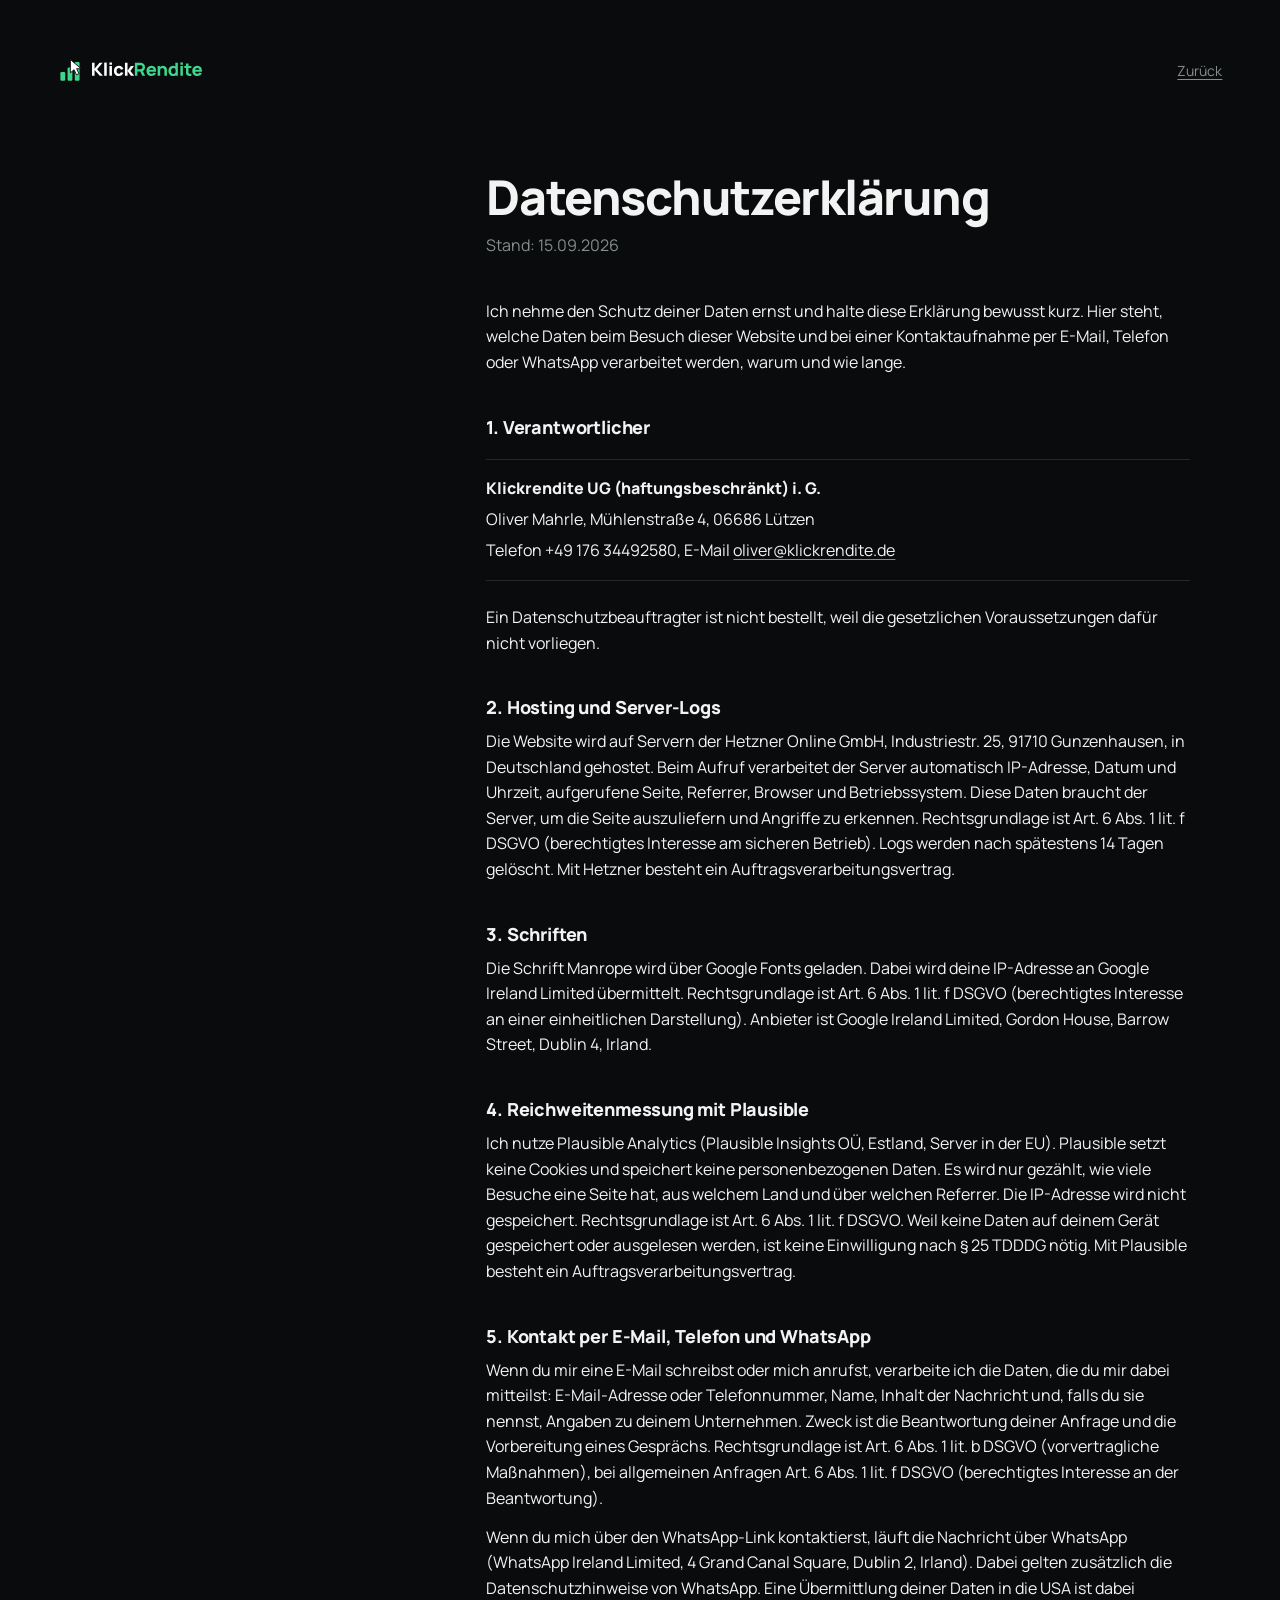
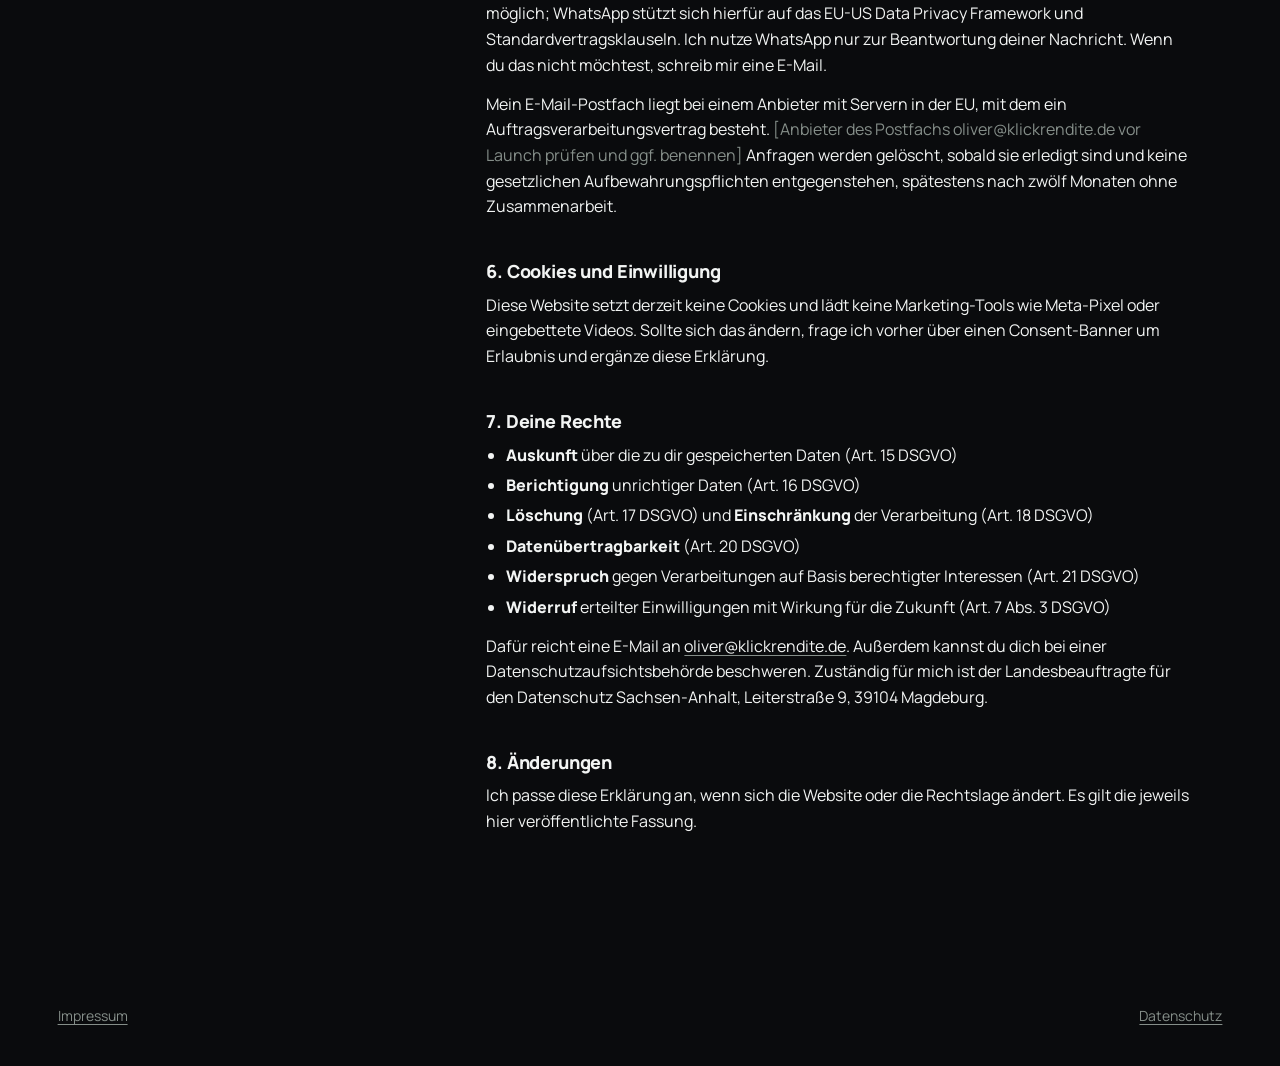
==== datenschutz.html @ 6bcd279a "KlickRendite Scroll-Film, Zwischenstand Variante A (Vorschau) Co-Authored-By: Claude Fable 5.1 <nore" ====
<!doctype html>
<html lang="de">
<head>
<meta charset="utf-8">
<meta name="viewport" content="width=device-width, initial-scale=1">
<title>Datenschutz. KlickRendite</title>
<meta name="robots" content="noindex,follow">
<meta name="theme-color" content="#0a0b0d">
<link rel="icon" href="assets/favicon.svg" type="image/svg+xml">
<link rel="preconnect" href="https://fonts.googleapis.com">
<link rel="preconnect" href="https://fonts.gstatic.com" crossorigin>
<link href="https://fonts.googleapis.com/css2?family=Manrope:wght@400;600;800&family=JetBrains+Mono:wght@400;500&display=swap" rel="stylesheet">
<link rel="stylesheet" href="assets/style.css?v=17">
<script defer data-domain="klickrendite.de" src="https://plausible.io/js/script.js"></script>
</head>
<body>

<header class="kopf">
  <a class="logo" href="index.html" aria-label="KlickRendite"><img src="assets/logo-dark.svg" alt="KlickRendite" width="368" height="64"></a>
  <a class="zurueck" href="index.html">Zurück</a>
</header>

<main class="legal"><div class="wrap">
<h1>Datenschutzerklärung</h1>
<p class="lead">Stand: 15.09.2026</p>
<p>Ich nehme den Schutz deiner Daten ernst und halte diese Erklärung bewusst kurz. Hier steht, welche Daten beim Besuch dieser Website und bei einer Kontaktaufnahme per E-Mail, Telefon oder WhatsApp verarbeitet werden, warum und wie lange.</p>

<h2>1. Verantwortlicher</h2>
<div class="box">
  <p><b>Klickrendite UG (haftungsbeschränkt) i. G.</b></p>
  <p>Oliver Mahrle, Mühlenstraße 4, 06686 Lützen</p>
  <p>Telefon +49 176 34492580, E-Mail <a href="mailto:oliver@klickrendite.de">oliver@klickrendite.de</a></p>
</div>
<p>Ein Datenschutzbeauftragter ist nicht bestellt, weil die gesetzlichen Voraussetzungen dafür nicht vorliegen.</p>

<h2>2. Hosting und Server-Logs</h2>
<p>Die Website wird auf Servern der Hetzner Online GmbH, Industriestr. 25, 91710 Gunzenhausen, in Deutschland gehostet. Beim Aufruf verarbeitet der Server automatisch IP-Adresse, Datum und Uhrzeit, aufgerufene Seite, Referrer, Browser und Betriebssystem. Diese Daten braucht der Server, um die Seite auszuliefern und Angriffe zu erkennen. Rechtsgrundlage ist Art. 6 Abs. 1 lit. f DSGVO (berechtigtes Interesse am sicheren Betrieb). Logs werden nach spätestens 14 Tagen gelöscht. Mit Hetzner besteht ein Auftragsverarbeitungsvertrag.</p>

<h2>3. Schriften</h2>
<p>Die Schrift Manrope wird über Google Fonts geladen. Dabei wird deine IP-Adresse an Google Ireland Limited übermittelt. Rechtsgrundlage ist Art. 6 Abs. 1 lit. f DSGVO (berechtigtes Interesse an einer einheitlichen Darstellung). Anbieter ist Google Ireland Limited, Gordon House, Barrow Street, Dublin 4, Irland.</p>

<h2>4. Reichweitenmessung mit Plausible</h2>
<p>Ich nutze Plausible Analytics (Plausible Insights OÜ, Estland, Server in der EU). Plausible setzt keine Cookies und speichert keine personenbezogenen Daten. Es wird nur gezählt, wie viele Besuche eine Seite hat, aus welchem Land und über welchen Referrer. Die IP-Adresse wird nicht gespeichert. Rechtsgrundlage ist Art. 6 Abs. 1 lit. f DSGVO. Weil keine Daten auf deinem Gerät gespeichert oder ausgelesen werden, ist keine Einwilligung nach § 25 TDDDG nötig. Mit Plausible besteht ein Auftragsverarbeitungsvertrag.</p>

<h2>5. Kontakt per E-Mail, Telefon und WhatsApp</h2>
<p>Wenn du mir eine E-Mail schreibst oder mich anrufst, verarbeite ich die Daten, die du mir dabei mitteilst: E-Mail-Adresse oder Telefonnummer, Name, Inhalt der Nachricht und, falls du sie nennst, Angaben zu deinem Unternehmen. Zweck ist die Beantwortung deiner Anfrage und die Vorbereitung eines Gesprächs. Rechtsgrundlage ist Art. 6 Abs. 1 lit. b DSGVO (vorvertragliche Maßnahmen), bei allgemeinen Anfragen Art. 6 Abs. 1 lit. f DSGVO (berechtigtes Interesse an der Beantwortung).</p>
<p>Wenn du mich über den WhatsApp-Link kontaktierst, läuft die Nachricht über WhatsApp (WhatsApp Ireland Limited, 4 Grand Canal Square, Dublin 2, Irland). Dabei gelten zusätzlich die Datenschutzhinweise von WhatsApp. Eine Übermittlung deiner Daten in die USA ist dabei möglich; WhatsApp stützt sich hierfür auf das EU-US Data Privacy Framework und Standardvertragsklauseln. Ich nutze WhatsApp nur zur Beantwortung deiner Nachricht. Wenn du das nicht möchtest, schreib mir eine E-Mail.</p>
<p>Mein E-Mail-Postfach liegt bei einem Anbieter mit Servern in der EU, mit dem ein Auftragsverarbeitungsvertrag besteht. <span class="todo">[Anbieter des Postfachs oliver@klickrendite.de vor Launch prüfen und ggf. benennen]</span> Anfragen werden gelöscht, sobald sie erledigt sind und keine gesetzlichen Aufbewahrungspflichten entgegenstehen, spätestens nach zwölf Monaten ohne Zusammenarbeit.</p>

<h2>6. Cookies und Einwilligung</h2>
<p>Diese Website setzt derzeit keine Cookies und lädt keine Marketing-Tools wie Meta-Pixel oder eingebettete Videos. Sollte sich das ändern, frage ich vorher über einen Consent-Banner um Erlaubnis und ergänze diese Erklärung.</p>

<h2>7. Deine Rechte</h2>
<ul>
  <li><b>Auskunft</b> über die zu dir gespeicherten Daten (Art. 15 DSGVO)</li>
  <li><b>Berichtigung</b> unrichtiger Daten (Art. 16 DSGVO)</li>
  <li><b>Löschung</b> (Art. 17 DSGVO) und <b>Einschränkung</b> der Verarbeitung (Art. 18 DSGVO)</li>
  <li><b>Datenübertragbarkeit</b> (Art. 20 DSGVO)</li>
  <li><b>Widerspruch</b> gegen Verarbeitungen auf Basis berechtigter Interessen (Art. 21 DSGVO)</li>
  <li><b>Widerruf</b> erteilter Einwilligungen mit Wirkung für die Zukunft (Art. 7 Abs. 3 DSGVO)</li>
</ul>
<p>Dafür reicht eine E-Mail an <a href="mailto:oliver@klickrendite.de">oliver@klickrendite.de</a>. Außerdem kannst du dich bei einer Datenschutzaufsichtsbehörde beschweren. Zuständig für mich ist der Landesbeauftragte für den Datenschutz Sachsen-Anhalt, Leiterstraße 9, 39104 Magdeburg.</p>

<h2>8. Änderungen</h2>
<p>Ich passe diese Erklärung an, wenn sich die Website oder die Rechtslage ändert. Es gilt die jeweils hier veröffentlichte Fassung.</p>
</div></main>

<footer>
  <a href="impressum.html">Impressum</a>
  <a href="datenschutz.html">Datenschutz</a>
</footer>

</body>
</html>
---- assets/style.css ----
/* KlickRendite, Fassung 3, Stand 15.09.2026. Schwarz, Manrope, Grün als Signal, Motion. */
:root{
  --bg:#0a0b0d;
  --bg-2:#101215;
  --text:#f2f4f3;
  --mute:#858e89;
  --mute-2:#5c635f;
  --line:rgba(242,244,243,.12);
  --green:#3DD68C;
  --green-soft:rgba(61,214,140,.16);
  --spot:rgba(61,214,140,.09);
  --pad:clamp(1.25rem,4.5vw,4.5rem);
  --sans:Manrope,ui-sans-serif,system-ui,-apple-system,"Segoe UI",sans-serif;
  --mono:"JetBrains Mono",ui-monospace,SFMono-Regular,Menlo,monospace;
  --ease:cubic-bezier(.22,1,.36,1);
}
*{box-sizing:border-box}
html{background:var(--bg);color-scheme:dark;-webkit-text-size-adjust:100%;scroll-behavior:smooth}
body{margin:0;color:var(--text);font-family:var(--sans);line-height:1.4;-webkit-font-smoothing:antialiased;-moz-osx-font-smoothing:grayscale;overflow-x:clip}
body.locked{overflow:hidden;height:100svh;touch-action:none;overscroll-behavior:none}
a{color:inherit;text-decoration:underline;text-decoration-thickness:1px;text-underline-offset:.2em;text-decoration-color:var(--mute)}
a:hover{text-decoration-color:currentColor}
a:focus-visible,button:focus-visible{outline:2px solid var(--green);outline-offset:4px}
::selection{background:var(--green);color:var(--bg)}
img,svg{max-width:100%;display:block}
p,h1,h2,h3,ul{margin:0}
ul{padding:0;list-style:none}
button{font:inherit;color:inherit;background:none;border:0;padding:0;cursor:pointer}
.mono{font-family:var(--mono);font-size:.75rem;letter-spacing:.08em;text-transform:uppercase;color:var(--mute)}
.eyebrow{display:flex;align-items:center;gap:.75rem;margin-bottom:1.75rem}
.eyebrow::before{content:"";width:1.5rem;height:1px;background:var(--green)}
html.has-cursor body,html.has-cursor a,html.has-cursor button{cursor:none}

/* Helle Sektionen */
.light{--bg:#f4f5f2;--bg-2:#eceeea;--text:#121417;--mute:#646c67;--mute-2:#8a918c;--line:rgba(18,20,23,.14);--green:#12B76A;--green-soft:rgba(18,183,106,.14);--spot:rgba(18,183,106,.12);background:var(--bg);color:var(--text)}
.light ::selection{background:var(--green);color:#fff}
.top .logo img.light{display:none}
.top.on-light .logo img.dark{display:none}
.top.on-light .logo img.light{display:block}
.top.on-light .kontakt-link{color:#646c67}
.top.on-light .kontakt-link:hover{color:#12B76A}
.cursor.lt .cursor-dot{background:#12B76A}
.cursor.lt .cursor-ring{border-color:rgba(18,183,106,.75)}
.cursor.lt .cursor-label{color:#12B76A}
.cursor.lt.on .cursor-ring{background:rgba(18,183,106,.08)}

/* Custom cursor */
.cursor{position:fixed;top:0;left:0;z-index:200;pointer-events:none;display:none}
html.has-cursor .cursor{display:block}
.cursor-dot{position:absolute;width:6px;height:6px;margin:-3px 0 0 -3px;border-radius:50%;background:var(--green)}
.cursor-ring{position:absolute;width:34px;height:34px;margin:-17px 0 0 -17px;border-radius:50%;border:1px solid rgba(61,214,140,.7);transition:width .25s var(--ease),height .25s var(--ease),margin .25s var(--ease),background .25s,border-color .25s}
.cursor-label{position:absolute;left:24px;top:-8px;font-family:var(--mono);font-size:.6875rem;letter-spacing:.1em;text-transform:uppercase;color:var(--green);white-space:nowrap;opacity:0;transform:translateX(-6px);transition:opacity .2s,transform .2s}
.cursor.on .cursor-ring{width:56px;height:56px;margin:-28px 0 0 -28px;background:rgba(61,214,140,.08)}
.cursor.on .cursor-label{opacity:1;transform:none}
.cursor.down .cursor-ring{width:22px;height:22px;margin:-11px 0 0 -11px}

/* Progress + header */
.progress{position:fixed;top:0;left:0;height:2px;width:100%;background:var(--green);transform-origin:0 50%;transform:scaleX(0);z-index:150;pointer-events:none}
.top{position:fixed;top:0;left:0;right:0;z-index:120;display:flex;justify-content:space-between;align-items:center;padding:var(--pad);padding-top:clamp(1rem,3vw,2rem);padding-bottom:0;pointer-events:none;mix-blend-mode:normal}
.top a{pointer-events:auto;text-decoration:none}
.top .logo img{height:clamp(1.5rem,2vw,1.75rem);width:auto}
.top .kontakt-link{font-family:var(--mono);font-size:.75rem;letter-spacing:.08em;text-transform:uppercase;color:var(--mute);opacity:0;transform:translateY(-6px);transition:opacity .5s,transform .5s,color .2s}
.top .kontakt-link:hover{color:var(--green)}
body.open .top .kontakt-link{opacity:1;transform:none}
body.locked .top .kontakt-link{visibility:hidden;pointer-events:none}

/* Hero */
.hero{position:relative;min-height:100vh;min-height:100svh;display:flex;flex-direction:column;justify-content:flex-end;padding:var(--pad);overflow:hidden;isolation:isolate}
.dots{position:absolute;inset:0;z-index:0;display:block;width:100%;height:100%;opacity:0;transition:opacity 1.6s ease}
body.ready .dots{opacity:1}
h1{position:relative;z-index:2;font-weight:800;font-size:clamp(2.75rem,12.5vw,14rem);line-height:.9;letter-spacing:-.045em;pointer-events:none}
h1 .l{display:block;overflow:hidden;padding-bottom:.06em;margin-bottom:-.06em}
h1 .l > span{display:block;transition:transform 1.1s var(--ease)}
.js h1 .l > span{transform:translateY(110%)}
h1 .l:nth-child(2) > span{transition-delay:.12s}
body.ready h1 .l > span{transform:none}
h1 em{font-style:normal;color:var(--green)}
.gate{position:absolute;z-index:3;right:var(--pad);bottom:var(--pad);width:7.5rem;height:7.5rem;border-radius:50%;display:grid;place-items:center;color:var(--text);transition:opacity .8s .9s,transform .8s .9s var(--ease),translate .4s var(--ease)}
.js .gate{opacity:0;transform:scale(.6)}
body.ready .gate{opacity:1;transform:none}
body.open .gate{opacity:0;pointer-events:none;transition:opacity .4s,transform .4s;transform:scale(.6)}
.gate-ring{position:absolute;inset:0;border-radius:50%;border:1px solid rgba(61,214,140,.55);animation:ring 2.4s ease-out infinite}
.gate-ring.r2{animation-delay:.8s}
.gate-ring.r3{animation-delay:1.6s}
@keyframes ring{0%{transform:scale(.55);opacity:0}30%{opacity:1}100%{transform:scale(1.25);opacity:0}}
.gate-core{position:absolute;inset:1.35rem;border-radius:50%;background:var(--green);color:var(--bg);display:grid;place-items:center;transition:transform .35s var(--ease),background .2s}
.gate:hover .gate-core{transform:scale(1.12)}
.gate-core svg{width:1.75rem;height:1.75rem}
.gate-text{position:absolute;bottom:-1.9rem;left:50%;transform:translateX(-50%);font-family:var(--mono);font-size:.75rem;letter-spacing:.14em;text-transform:uppercase;color:var(--green);white-space:nowrap}
.gate.shake .gate-core,.gate.shake .gate-text{animation:shake .5s var(--ease)}
@keyframes shake{0%,100%{translate:0 0}20%{translate:-8px 0}40%{translate:8px 0}60%{translate:-5px 0}80%{translate:5px 0}}
.hint{position:absolute;z-index:3;right:var(--pad);bottom:calc(var(--pad) + 9.4rem);text-align:right;transform:translate(0,10px);font-family:var(--mono);font-size:.75rem;letter-spacing:.1em;text-transform:uppercase;color:var(--mute);opacity:0;transition:opacity .5s,transform .5s var(--ease);white-space:nowrap;pointer-events:none}
.hint.show{opacity:1;transform:translate(0,0)}
.hint b{color:var(--green);font-weight:500}
body.open .hint{opacity:0}
@media (max-width:760px){.hero{padding-bottom:12rem}.gate{width:6rem;height:6rem;bottom:2.25rem;right:auto;left:50%;margin-left:-3rem}.gate-core{inset:1.1rem}.hint{right:0;left:0;bottom:9.75rem;text-align:center;font-size:.6875rem;white-space:normal;padding:0 1.25rem}}

/* Sections */
.section{padding:clamp(6rem,14vh,11rem) var(--pad)}
.section.tight{padding-top:clamp(3rem,7vh,5rem)}
.wrap{max-width:1200px;margin:0 auto}
.narrow{max-width:900px}
h2{font-weight:800;font-size:clamp(2rem,5vw,4.75rem);line-height:1;letter-spacing:-.035em;max-width:16ch;text-wrap:balance}
h2 em{font-style:normal;color:var(--green)}
h3{font-weight:800;font-size:clamp(1.5rem,2.6vw,2.25rem);letter-spacing:-.025em;line-height:1.1}
.lead{margin-top:1.75rem;max-width:44ch;font-size:clamp(1.1rem,1.6vw,1.375rem);line-height:1.5;color:var(--mute)}
.lead b{color:var(--text);font-weight:600}
.note{margin-top:1.25rem;font-family:var(--mono);font-size:.75rem;letter-spacing:.06em;text-transform:uppercase;color:var(--mute)}

/* Reveal */
.js [data-reveal]{opacity:0;transform:translateY(28px);transition:opacity .9s var(--ease),transform .9s var(--ease);transition-delay:var(--d,0s)}
[data-reveal].in{opacity:1;transform:none}
.w{display:inline-block;overflow:hidden;vertical-align:bottom;padding-bottom:.08em;margin-bottom:-.08em}
.w > span{display:inline-block;transition:transform .9s var(--ease);transition-delay:var(--d,0s)}
.js .w > span{transform:translateY(105%)}
.in .w > span{transform:none}

/* Wortwechsel in der Überschrift */
.swap,.w > span.swap{display:inline-grid;justify-items:start;color:var(--green);vertical-align:bottom;overflow:hidden;padding-bottom:.08em;margin-bottom:-.08em;transition:width .6s var(--ease)}
.swap > span{grid-area:1/1;white-space:nowrap;transform:translateY(110%);opacity:0;transition:transform .7s var(--ease),opacity .45s}
.swap > span.on{transform:none;opacity:1}
.swap > span.out{transform:translateY(-110%);opacity:0}
@media (prefers-reduced-motion:reduce){.swap > span{transition:none}}

/* Rows (Was wir machen) */
.rows{margin-top:clamp(3rem,7vh,5rem);border-top:1px solid var(--line)}
.row{position:relative;border-bottom:1px solid var(--line);padding:clamp(1.5rem,3vw,2.5rem) 0;display:grid;grid-template-columns:4rem 1fr auto;column-gap:1.5rem;align-items:start;--mx:50%;--my:50%;transition:padding .4s var(--ease)}
.row::before{content:"";position:absolute;inset:0 calc(var(--pad) * -1);background:radial-gradient(520px circle at var(--mx) var(--my),var(--spot),transparent 60%);opacity:0;transition:opacity .4s;pointer-events:none}
.row:hover::before,.row:focus-within::before{opacity:1}
.row .n{font-family:var(--mono);font-size:.8125rem;letter-spacing:.08em;color:var(--mute);padding-top:.6rem;transition:color .3s}
.row:hover .n,.row:focus-within .n{color:var(--green)}
.row h3{transition:transform .5s var(--ease)}
.row:hover h3,.row:focus-within h3{transform:translateX(.6rem)}
.row-body{grid-column:2;display:grid;grid-template-rows:0fr;overflow:hidden;transition:grid-template-rows .55s var(--ease)}
.row-body > p{overflow:hidden;max-width:52ch;padding-top:1rem;color:var(--mute);font-size:clamp(1rem,1.3vw,1.2rem);line-height:1.55;opacity:0;transform:translateY(8px);transition:opacity .45s .1s,transform .5s .1s var(--ease)}
.row:hover .row-body,.row:focus-within .row-body{grid-template-rows:1fr}
.row:hover .row-body > p,.row:focus-within .row-body > p{opacity:1;transform:none}
.row-tag{grid-column:3;grid-row:1;font-family:var(--mono);font-size:.6875rem;letter-spacing:.1em;text-transform:uppercase;color:var(--mute-2);padding-top:.7rem}
.row-viz{grid-column:3;grid-row:2;justify-self:end;display:flex;align-items:flex-end;gap:5px;height:2.75rem;margin-top:1rem}
.row-viz i{display:block;width:8px;border-radius:2px;background:var(--green);height:var(--h);transform:scaleY(0);transform-origin:bottom;transition:transform .6s var(--ease);opacity:.9}
.row:hover .row-viz i,.row:focus-within .row-viz i{transform:scaleY(1)}
.row-viz i:nth-child(2){transition-delay:.06s}.row-viz i:nth-child(3){transition-delay:.12s}.row-viz i:nth-child(4){transition-delay:.18s}.row-viz i:nth-child(5){transition-delay:.24s}.row-viz i:nth-child(6){transition-delay:.3s}
@media (hover:none){.row-body{grid-template-rows:1fr}.row-body > p{opacity:1;transform:none}.row-viz i{transform:scaleY(1)}}
@media (max-width:640px){.row{grid-template-columns:2.5rem 1fr}.row-tag,.row-viz{display:none}.row-body{grid-column:1 / -1}}

/* Marquee */
.marquee{overflow:hidden;background:#0a0b0d;border-top:1px solid var(--line);border-bottom:1px solid var(--line);padding:1.1rem 0;font-family:var(--mono);font-size:.8125rem;letter-spacing:.12em;text-transform:uppercase;color:var(--mute);white-space:nowrap;mask-image:linear-gradient(90deg,transparent,#000 8%,#000 92%,transparent);-webkit-mask-image:linear-gradient(90deg,transparent,#000 8%,#000 92%,transparent)}
.marquee-track{display:inline-block;animation:marquee 38s linear infinite}
.marquee:hover .marquee-track{animation-play-state:paused}
.marquee-track span{display:inline-block;padding:0 1.5rem}
.marquee-track span::after{content:"";display:inline-block;width:5px;height:5px;border-radius:50%;background:var(--green);margin-left:3rem;vertical-align:middle}
@keyframes marquee{to{transform:translateX(-50%)}}

/* Funnel */
.funnel{margin-top:clamp(3rem,7vh,5rem);position:relative}
.funnel svg{width:100%;height:auto;overflow:visible}
.funnel .lane{stroke:var(--line);stroke-width:1}
.funnel .loop{stroke:var(--green);stroke-width:1;fill:none;stroke-dasharray:4 7;opacity:.55;animation:dash 1.6s linear infinite}
@keyframes dash{to{stroke-dashoffset:-22}}
.funnel .node{transition:transform .35s var(--ease);transform-box:fill-box;transform-origin:center}
.funnel .node circle.core{fill:var(--bg);stroke:var(--text);stroke-width:1.5;transition:stroke .3s,fill .3s}
.funnel .node circle.halo{fill:none;stroke:var(--green);stroke-width:1;opacity:0}
.funnel .node.hit circle.core{stroke:var(--green)}
.funnel .node.hit circle.halo{animation:halo .7s var(--ease)}
@keyframes halo{0%{opacity:.9;r:14}100%{opacity:0;r:34}}
.funnel .node.last circle.core{fill:var(--green);stroke:var(--green)}
.funnel .lbl{fill:var(--text);font-family:var(--sans);font-weight:800;font-size:18px;letter-spacing:-.02em}
.funnel .sub{fill:var(--mute);font-family:var(--mono);font-size:11px;letter-spacing:.08em;text-transform:uppercase}
.funnel .cnt{fill:var(--green);font-family:var(--mono);font-size:12px;letter-spacing:.06em}
.funnel .loop-lbl{fill:var(--mute);font-family:var(--mono);font-size:10.5px;letter-spacing:.08em;text-transform:uppercase}
.funnel .p{fill:var(--green)}

/* Dashboard */
.dash-wrap{margin-top:clamp(3rem,7vh,5rem);display:grid;grid-template-columns:minmax(0,.9fr) minmax(0,1.1fr);gap:clamp(2rem,5vw,5rem);align-items:center}
.dash-stage{perspective:1400px}
.dash{position:relative;border:1px solid var(--line);background:linear-gradient(180deg,#111417,#0c0e10);padding:1.5rem;transform-style:preserve-3d;transition:transform .9s var(--ease),box-shadow .3s;will-change:transform;box-shadow:0 30px 80px rgba(0,0,0,.6)}
.dash:hover{transition:transform .15s linear,box-shadow .3s}
.dash-glare{position:absolute;inset:0;background:radial-gradient(600px circle at var(--gx,50%) var(--gy,50%),rgba(61,214,140,.09),transparent 55%);pointer-events:none;opacity:0;transition:opacity .3s}
.dash:hover .dash-glare{opacity:1}
.dash-top{display:flex;justify-content:space-between;gap:1rem;font-family:var(--mono);font-size:.6875rem;letter-spacing:.1em;text-transform:uppercase;color:var(--mute);padding-bottom:1rem;border-bottom:1px solid var(--line)}
.dash-tiles{display:grid;grid-template-columns:repeat(4,1fr);gap:1px;background:var(--line);border:1px solid var(--line);margin-top:1.25rem}
.dash-tiles div{background:#0d0f12;padding:.9rem .9rem .8rem;min-width:0}
.dash-tiles .k{font-family:var(--mono);font-size:.625rem;letter-spacing:.1em;text-transform:uppercase;color:var(--mute-2)}
.dash-tiles .v{margin-top:.35rem;font-weight:800;font-size:clamp(1.1rem,1.6vw,1.5rem);letter-spacing:-.03em;white-space:nowrap;font-variant-numeric:tabular-nums}
.dash-tiles .v.g{color:var(--green)}
.dash-chart{margin-top:1.25rem;width:100%;height:auto}
.dash-chart .grid{stroke:var(--line);stroke-width:1}
.dash-chart .area{fill:url(#ag);transition:opacity 1s 1.2s}
.js .dash-chart .area{opacity:0}
.dash-chart .line{fill:none;stroke:var(--green);stroke-width:2;stroke-linecap:round;stroke-linejoin:round;stroke-dasharray:1200;transition:stroke-dashoffset 2.2s var(--ease) .2s}
.js .dash-chart .line{stroke-dashoffset:1200}
.dash-chart .dot{fill:var(--green);transition:opacity .4s 2.2s}
.js .dash-chart .dot{opacity:0}
.dash-chart .dot-halo{fill:var(--green);opacity:0}
.in .dash-chart .line{stroke-dashoffset:0}
.in .dash-chart .area{opacity:1}
.in .dash-chart .dot{opacity:1}
.in .dash-chart .dot-halo{animation:halo2 2s ease-out 2.4s infinite}
@keyframes halo2{0%{opacity:.6;r:4}100%{opacity:0;r:16}}
.dash-chart .ax{fill:var(--mute-2);font-family:var(--mono);font-size:10px;letter-spacing:.06em}
.dash-rows{margin-top:1.25rem;display:grid;gap:.5rem;font-family:var(--mono);font-size:.75rem;letter-spacing:.02em;color:var(--mute)}
.dash-row{display:grid;grid-template-columns:1.4fr 1fr 1fr .8fr;gap:.75rem;align-items:center;padding:.5rem 0;border-top:1px solid var(--line)}
.dash-row.head{color:var(--mute-2);font-size:.625rem;letter-spacing:.1em;text-transform:uppercase;border-top:0;padding-top:0}
.dash-row .bar{height:4px;background:var(--line);position:relative;overflow:hidden}
.dash-row .bar i{position:absolute;inset:0;background:var(--green);transform:scaleX(var(--w));transform-origin:left;transition:transform 1.2s var(--ease)}
.js .dash-row .bar i{transform:scaleX(0)}
.in .dash-row .bar i{transform:scaleX(var(--w))}
.dash-row .r{color:var(--text);text-align:right;font-variant-numeric:tabular-nums}
.dash-note{margin-top:1.25rem;font-family:var(--mono);font-size:.75rem;letter-spacing:.06em;text-transform:uppercase;color:var(--mute)}
@media (max-width:900px){.dash-wrap{grid-template-columns:1fr}.dash-tiles{grid-template-columns:repeat(2,1fr)}.dash{padding:1.1rem}.dash-row{grid-template-columns:1.2fr 1fr 1fr .6fr;gap:.5rem}}

/* Zahlen */
.stats{margin-top:clamp(3rem,7vh,5rem);display:grid;grid-template-columns:repeat(4,1fr);gap:1px;background:var(--line);border-top:1px solid var(--line);border-bottom:1px solid var(--line)}
.stat{background:var(--bg);padding:2rem 1.5rem 2rem 0;padding-right:1.5rem;position:relative;overflow:hidden;--mx:50%;--my:50%}
.stat::before{content:"";position:absolute;inset:0;background:radial-gradient(360px circle at var(--mx) var(--my),var(--spot),transparent 60%);opacity:0;transition:opacity .4s;pointer-events:none}
.stat:hover::before{opacity:1}
.stat .v{font-weight:800;font-size:clamp(2.4rem,4.2vw,4rem);letter-spacing:-.045em;line-height:1;white-space:nowrap;font-variant-numeric:tabular-nums}
.stat .v small{font-size:.5em;letter-spacing:-.02em;color:var(--mute);margin-left:.15em}
.stat .v.g{color:var(--green)}
.stat p{margin-top:1rem;color:var(--mute);font-size:.95rem;line-height:1.5;max-width:26ch}
.stat p b{color:var(--text);font-weight:600}
@media (max-width:900px){.stats{grid-template-columns:1fr 1fr}}
@media (max-width:520px){.stats{grid-template-columns:1fr}.stat{padding:1.5rem 0}}

/* Für wen */
.who{margin-top:clamp(3rem,7vh,5rem);border-top:1px solid var(--line)}
.who li{cursor:pointer;position:relative;display:grid;grid-template-columns:1fr auto;gap:1.5rem;align-items:baseline;padding:clamp(1.25rem,2.6vw,2rem) 0;border-bottom:1px solid var(--line);overflow:hidden}
.who li::after{content:"";position:absolute;left:0;bottom:-1px;height:1px;width:100%;background:var(--green);transform:scaleX(0);transform-origin:left;transition:transform .6s var(--ease)}
.who li:hover::after{transform:scaleX(1)}
.who .name{font-weight:800;font-size:clamp(1.6rem,3.6vw,3.25rem);letter-spacing:-.03em;line-height:1.05;transition:transform .5s var(--ease),color .3s}
.who li:hover .name{transform:translateX(1rem);color:var(--green)}
.who .why{font-family:var(--mono);font-size:.8125rem;letter-spacing:.04em;line-height:1.5;color:var(--mute);text-align:right;max-width:30ch;opacity:.6;transform:translateX(8px);transition:opacity .4s,transform .5s var(--ease),color .3s}
.who li:hover .why{opacity:1;transform:none;color:var(--text)}
@media (max-width:640px){.who li{grid-template-columns:1fr;gap:.5rem}.who .why{text-align:left;opacity:1;transform:none}}

/* Modell */
.modell p.big{font-weight:800;font-size:clamp(1.6rem,3.4vw,3rem);letter-spacing:-.03em;line-height:1.1;max-width:22ch;text-wrap:balance}
.modell p.big em{font-style:normal;color:var(--green)}

/* Kontakt */
.kontakt h2{font-size:clamp(3rem,9vw,8rem);letter-spacing:-.045em}
.ways{margin-top:clamp(2.5rem,6vh,4rem);border-top:1px solid var(--line)}
.ways li{border-bottom:1px solid var(--line)}
.way{display:grid;grid-template-columns:7rem 1fr auto;gap:1.5rem;align-items:center;padding:clamp(1.25rem,2.6vw,2rem) 0;text-decoration:none;position:relative;--mx:50%;--my:50%}
.way::before{content:"";position:absolute;inset:0 calc(var(--pad) * -1);background:radial-gradient(420px circle at var(--mx) var(--my),var(--spot),transparent 60%);opacity:0;transition:opacity .4s;pointer-events:none}
.way:hover::before{opacity:1}
.way .k{font-family:var(--mono);font-size:.75rem;letter-spacing:.1em;text-transform:uppercase;color:var(--mute);transition:color .3s}
.way .v{font-weight:800;font-size:clamp(1.3rem,3.2vw,2.75rem);letter-spacing:-.03em;line-height:1.1;overflow-wrap:anywhere;transition:transform .5s var(--ease)}
.way .arrow{width:2.5rem;height:2.5rem;border-radius:50%;border:1px solid var(--line);display:grid;place-items:center;transition:background .3s,border-color .3s,transform .5s var(--ease),translate .4s var(--ease)}
.way .arrow svg{width:1rem;height:1rem;transition:transform .5s var(--ease)}
.way:hover .k{color:var(--green)}
.way:hover .v{transform:translateX(.75rem)}
.way:hover .arrow{background:var(--green);border-color:var(--green);color:var(--bg);transform:rotate(-45deg)}
@media (max-width:640px){.way{grid-template-columns:1fr auto;row-gap:.35rem}.way .k{grid-column:1}.way .v{grid-column:1;grid-row:2}.way .arrow{grid-row:1 / span 2}}

/* Footer */
footer{padding:2rem var(--pad) 2.5rem;display:flex;flex-wrap:wrap;justify-content:space-between;gap:.75rem 2rem;font-size:.875rem;color:var(--mute)}
footer .r{font-family:var(--mono);font-size:.6875rem;letter-spacing:.06em;text-transform:uppercase;color:var(--mute-2)}

/* Rechtliches */
.kopf{display:flex;justify-content:space-between;align-items:center;gap:1rem;padding:var(--pad) var(--pad) 0}
.kopf .logo img{height:clamp(1.5rem,2vw,1.75rem);width:auto}
.zurueck{font-size:.875rem;color:var(--mute)}
.legal{padding:clamp(4rem,10vh,7rem) var(--pad) clamp(6rem,14vh,10rem)}
.legal .wrap{max-width:44rem;margin:0}
.legal h1{margin:0 0 .75rem;font-size:clamp(1.75rem,4vw,3rem);line-height:1;letter-spacing:-.03em;pointer-events:auto}
.legal h2{margin:2.5rem 0 .6rem;font-size:1.125rem;font-weight:800;letter-spacing:-.01em;line-height:1.3;max-width:none}
.legal h3{margin:1.5rem 0 .4rem;font-size:1rem;font-weight:800}
.legal p,.legal li{font-size:1rem;line-height:1.6}
.legal p{margin:0 0 .85rem}
.legal .lead{margin:0 0 2.5rem;color:var(--mute);font-size:1rem}
.legal ul{margin:0 0 .85rem;padding-left:1.2rem;list-style:disc}
.legal li{margin-bottom:.3rem}
.legal b{font-weight:800}
.legal .box{margin:1.25rem 0 1.5rem;padding:1rem 0;border-top:1px solid var(--line);border-bottom:1px solid var(--line)}
.legal .box p{margin-bottom:.35rem}
.legal .box p:last-child{margin-bottom:0}
.legal .todo{color:var(--mute)}
@media (min-width:900px){.legal{padding-left:38vw}}

/* Reduced motion */
@media (prefers-reduced-motion:reduce){
  html{scroll-behavior:auto}
  *,*::before,*::after{animation:none!important;transition:none!important}
  [data-reveal],.w > span,h1 .l > span{opacity:1;transform:none}
  .gate{opacity:1;transform:none}
  .marquee-track{animation:none!important}
  .dash-chart .line{stroke-dashoffset:0}.dash-chart .area,.dash-chart .dot{opacity:1}
  .dash-row .bar i{transform:scaleX(var(--w))}
}
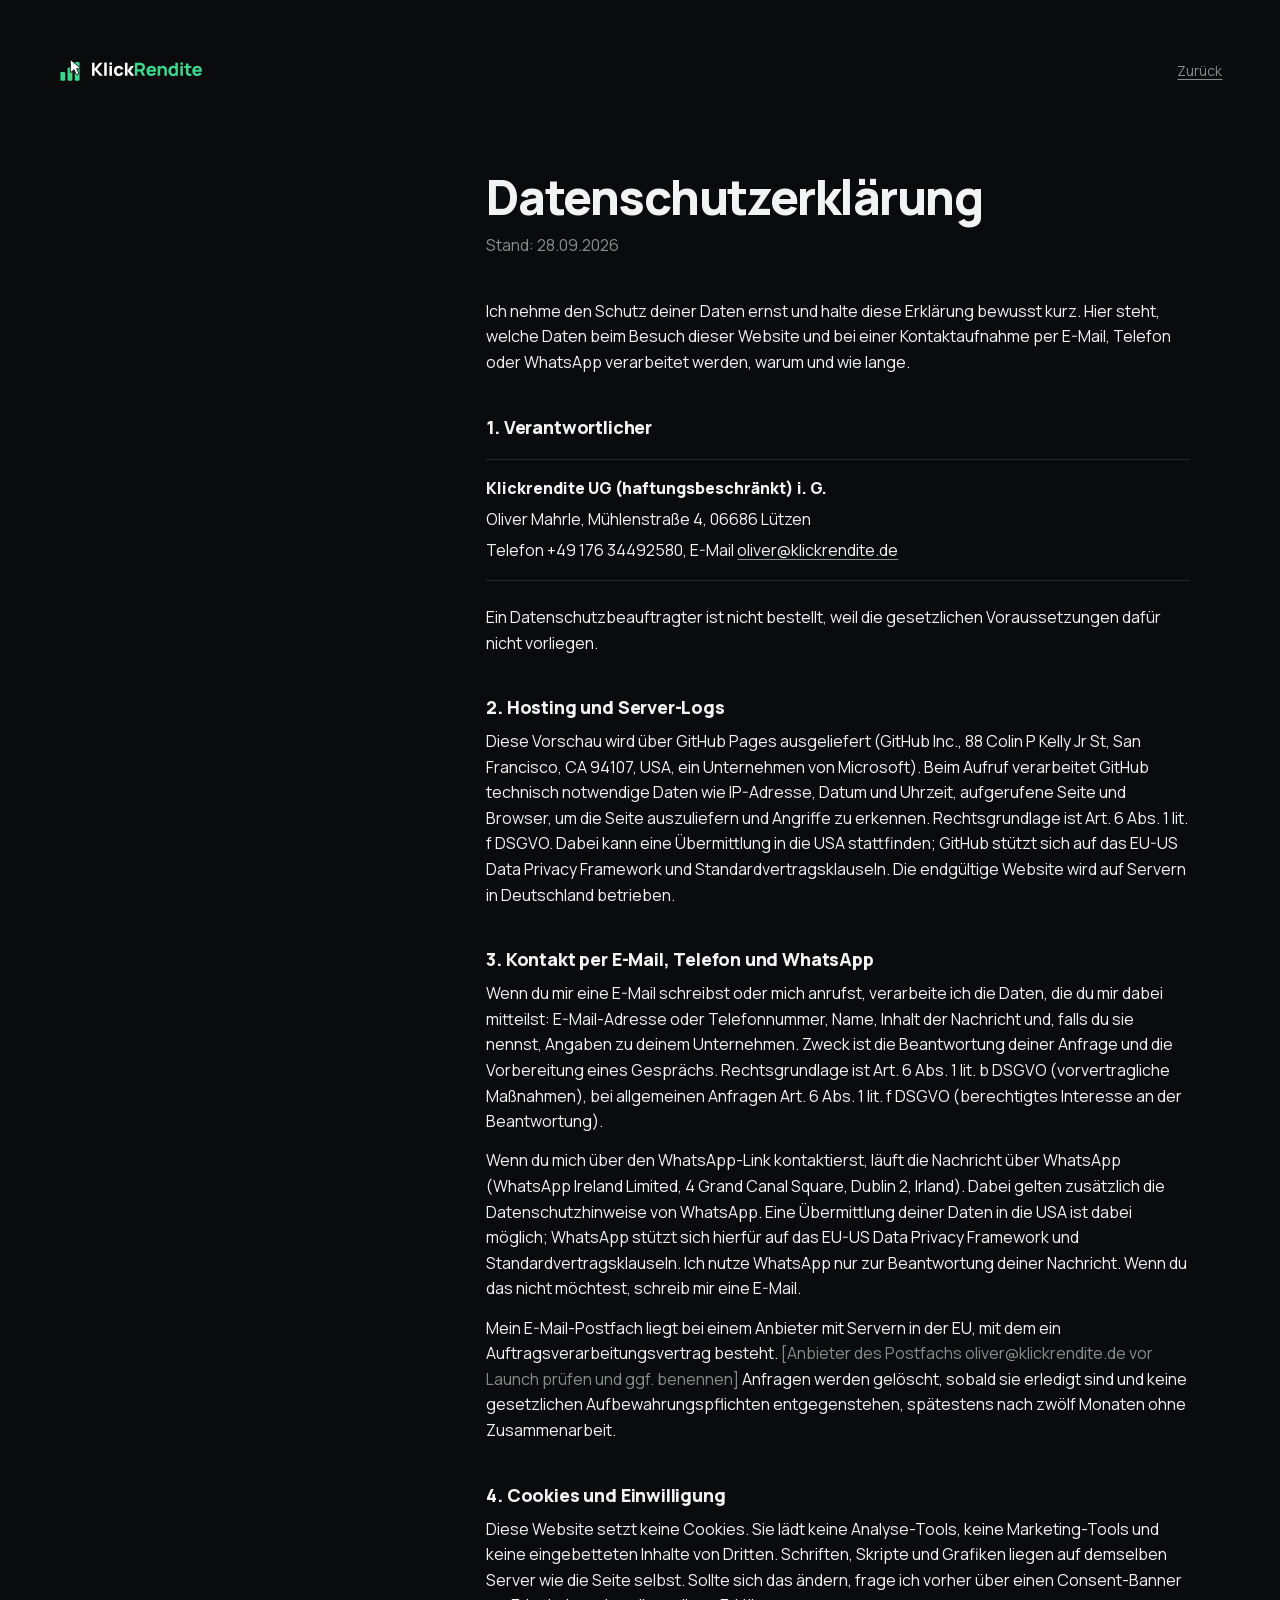
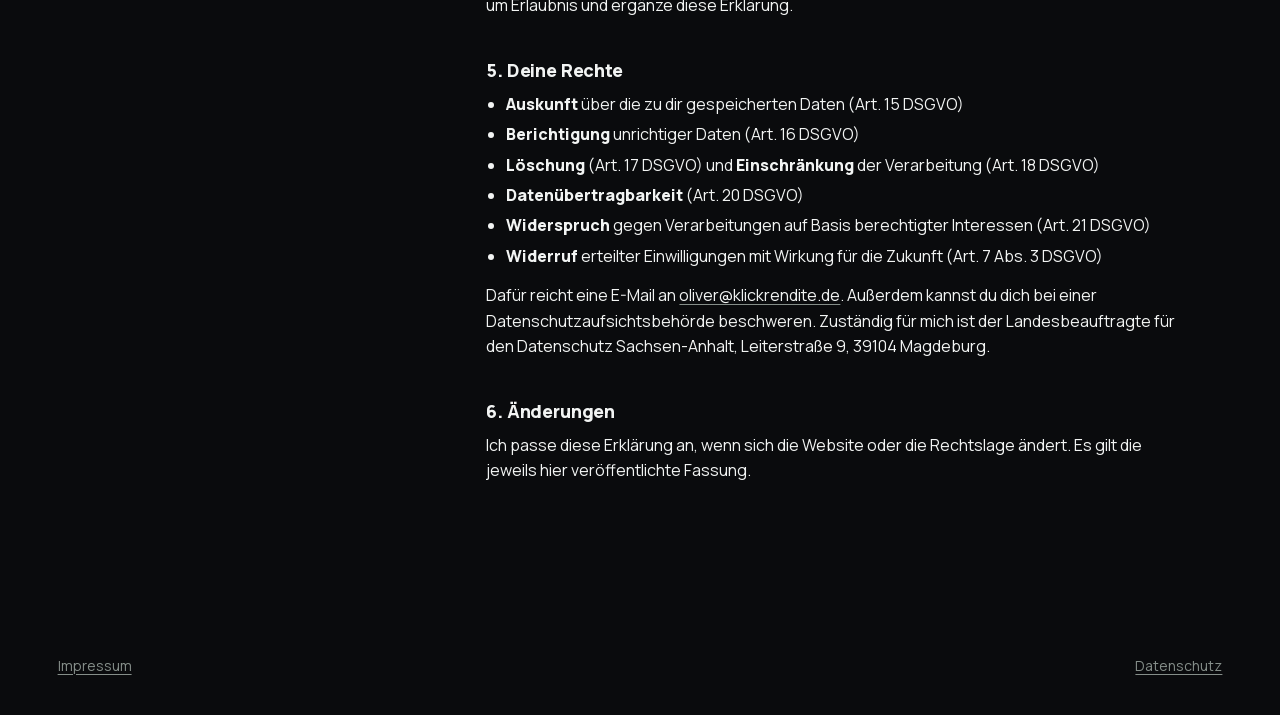
==== commit f2ff2710: "Scroll-Film Endfassung: Schwarm-Film mit Story, lokale Schriften, Korrekturen aus Kritik und Gegenpr" ====
--- a/datenschutz.html
+++ b/datenschutz.html
@@ -7,11 +7,7 @@
 <meta name="robots" content="noindex,follow">
 <meta name="theme-color" content="#0a0b0d">
 <link rel="icon" href="assets/favicon.svg" type="image/svg+xml">
-<link rel="preconnect" href="https://fonts.googleapis.com">
-<link rel="preconnect" href="https://fonts.gstatic.com" crossorigin>
-<link href="https://fonts.googleapis.com/css2?family=Manrope:wght@400;600;800&family=JetBrains+Mono:wght@400;500&display=swap" rel="stylesheet">
-<link rel="stylesheet" href="assets/style.css?v=17">
-<script defer data-domain="klickrendite.de" src="https://plausible.io/js/script.js"></script>
+<link rel="stylesheet" href="assets/legal.css">
 </head>
 <body>
 
@@ -22,35 +18,29 @@
 
 <main class="legal"><div class="wrap">
 <h1>Datenschutzerklärung</h1>
-<p class="lead">Stand: 15.09.2026</p>
+<p class="lead">Stand: 28.09.2026</p>
 <p>Ich nehme den Schutz deiner Daten ernst und halte diese Erklärung bewusst kurz. Hier steht, welche Daten beim Besuch dieser Website und bei einer Kontaktaufnahme per E-Mail, Telefon oder WhatsApp verarbeitet werden, warum und wie lange.</p>
 
 <h2>1. Verantwortlicher</h2>
 <div class="box">
   <p><b>Klickrendite UG (haftungsbeschränkt) i. G.</b></p>
   <p>Oliver Mahrle, Mühlenstraße 4, 06686 Lützen</p>
-  <p>Telefon +49 176 34492580, E-Mail <a href="mailto:oliver@klickrendite.de">oliver@klickrendite.de</a></p>
+  <p>Telefon +49&nbsp;176&nbsp;34492580, E-Mail <a href="mailto:oliver@klickrendite.de">oliver@klickrendite.de</a></p>
 </div>
 <p>Ein Datenschutzbeauftragter ist nicht bestellt, weil die gesetzlichen Voraussetzungen dafür nicht vorliegen.</p>
 
 <h2>2. Hosting und Server-Logs</h2>
-<p>Die Website wird auf Servern der Hetzner Online GmbH, Industriestr. 25, 91710 Gunzenhausen, in Deutschland gehostet. Beim Aufruf verarbeitet der Server automatisch IP-Adresse, Datum und Uhrzeit, aufgerufene Seite, Referrer, Browser und Betriebssystem. Diese Daten braucht der Server, um die Seite auszuliefern und Angriffe zu erkennen. Rechtsgrundlage ist Art. 6 Abs. 1 lit. f DSGVO (berechtigtes Interesse am sicheren Betrieb). Logs werden nach spätestens 14 Tagen gelöscht. Mit Hetzner besteht ein Auftragsverarbeitungsvertrag.</p>
+<p>Diese Vorschau wird über GitHub Pages ausgeliefert (GitHub Inc., 88 Colin P Kelly Jr St, San Francisco, CA 94107, USA, ein Unternehmen von Microsoft). Beim Aufruf verarbeitet GitHub technisch notwendige Daten wie IP-Adresse, Datum und Uhrzeit, aufgerufene Seite und Browser, um die Seite auszuliefern und Angriffe zu erkennen. Rechtsgrundlage ist Art. 6 Abs. 1 lit. f DSGVO. Dabei kann eine Übermittlung in die USA stattfinden; GitHub stützt sich auf das EU-US Data Privacy Framework und Standardvertragsklauseln. Die endgültige Website wird auf Servern in Deutschland betrieben.</p>
 
-<h2>3. Schriften</h2>
-<p>Die Schrift Manrope wird über Google Fonts geladen. Dabei wird deine IP-Adresse an Google Ireland Limited übermittelt. Rechtsgrundlage ist Art. 6 Abs. 1 lit. f DSGVO (berechtigtes Interesse an einer einheitlichen Darstellung). Anbieter ist Google Ireland Limited, Gordon House, Barrow Street, Dublin 4, Irland.</p>
-
-<h2>4. Reichweitenmessung mit Plausible</h2>
-<p>Ich nutze Plausible Analytics (Plausible Insights OÜ, Estland, Server in der EU). Plausible setzt keine Cookies und speichert keine personenbezogenen Daten. Es wird nur gezählt, wie viele Besuche eine Seite hat, aus welchem Land und über welchen Referrer. Die IP-Adresse wird nicht gespeichert. Rechtsgrundlage ist Art. 6 Abs. 1 lit. f DSGVO. Weil keine Daten auf deinem Gerät gespeichert oder ausgelesen werden, ist keine Einwilligung nach § 25 TDDDG nötig. Mit Plausible besteht ein Auftragsverarbeitungsvertrag.</p>
-
-<h2>5. Kontakt per E-Mail, Telefon und WhatsApp</h2>
+<h2>3. Kontakt per E-Mail, Telefon und WhatsApp</h2>
 <p>Wenn du mir eine E-Mail schreibst oder mich anrufst, verarbeite ich die Daten, die du mir dabei mitteilst: E-Mail-Adresse oder Telefonnummer, Name, Inhalt der Nachricht und, falls du sie nennst, Angaben zu deinem Unternehmen. Zweck ist die Beantwortung deiner Anfrage und die Vorbereitung eines Gesprächs. Rechtsgrundlage ist Art. 6 Abs. 1 lit. b DSGVO (vorvertragliche Maßnahmen), bei allgemeinen Anfragen Art. 6 Abs. 1 lit. f DSGVO (berechtigtes Interesse an der Beantwortung).</p>
 <p>Wenn du mich über den WhatsApp-Link kontaktierst, läuft die Nachricht über WhatsApp (WhatsApp Ireland Limited, 4 Grand Canal Square, Dublin 2, Irland). Dabei gelten zusätzlich die Datenschutzhinweise von WhatsApp. Eine Übermittlung deiner Daten in die USA ist dabei möglich; WhatsApp stützt sich hierfür auf das EU-US Data Privacy Framework und Standardvertragsklauseln. Ich nutze WhatsApp nur zur Beantwortung deiner Nachricht. Wenn du das nicht möchtest, schreib mir eine E-Mail.</p>
 <p>Mein E-Mail-Postfach liegt bei einem Anbieter mit Servern in der EU, mit dem ein Auftragsverarbeitungsvertrag besteht. <span class="todo">[Anbieter des Postfachs oliver@klickrendite.de vor Launch prüfen und ggf. benennen]</span> Anfragen werden gelöscht, sobald sie erledigt sind und keine gesetzlichen Aufbewahrungspflichten entgegenstehen, spätestens nach zwölf Monaten ohne Zusammenarbeit.</p>
 
-<h2>6. Cookies und Einwilligung</h2>
-<p>Diese Website setzt derzeit keine Cookies und lädt keine Marketing-Tools wie Meta-Pixel oder eingebettete Videos. Sollte sich das ändern, frage ich vorher über einen Consent-Banner um Erlaubnis und ergänze diese Erklärung.</p>
+<h2>4. Cookies und Einwilligung</h2>
+<p>Diese Website setzt keine Cookies. Sie lädt keine Analyse-Tools, keine Marketing-Tools und keine eingebetteten Inhalte von Dritten. Schriften, Skripte und Grafiken liegen auf demselben Server wie die Seite selbst. Sollte sich das ändern, frage ich vorher über einen Consent-Banner um Erlaubnis und ergänze diese Erklärung.</p>
 
-<h2>7. Deine Rechte</h2>
+<h2>5. Deine Rechte</h2>
 <ul>
   <li><b>Auskunft</b> über die zu dir gespeicherten Daten (Art. 15 DSGVO)</li>
   <li><b>Berichtigung</b> unrichtiger Daten (Art. 16 DSGVO)</li>
@@ -61,7 +51,7 @@
 </ul>
 <p>Dafür reicht eine E-Mail an <a href="mailto:oliver@klickrendite.de">oliver@klickrendite.de</a>. Außerdem kannst du dich bei einer Datenschutzaufsichtsbehörde beschweren. Zuständig für mich ist der Landesbeauftragte für den Datenschutz Sachsen-Anhalt, Leiterstraße 9, 39104 Magdeburg.</p>
 
-<h2>8. Änderungen</h2>
+<h2>6. Änderungen</h2>
 <p>Ich passe diese Erklärung an, wenn sich die Website oder die Rechtslage ändert. Es gilt die jeweils hier veröffentlichte Fassung.</p>
 </div></main>
 
--- a/assets/legal.css
+++ b/assets/legal.css
@@ -0,0 +1,301 @@
+/* Schriften lokal: Manrope und JetBrains Mono (variabel, latin und latin-ext). Keine Verbindung zu Dritten. */
+@font-face{font-family:'JetBrains Mono';font-style:normal;font-weight:400;font-display:swap;src:url(fonts/jetbrains-mono-latin-ext-0.woff2) format('woff2');unicode-range:U+0100-02BA, U+02BD-02C5, U+02C7-02CC, U+02CE-02D7, U+02DD-02FF, U+0304, U+0308, U+0329, U+1D00-1DBF, U+1E00-1E9F, U+1EF2-1EFF, U+2020, U+20A0-20AB, U+20AD-20C0, U+2113, U+2C60-2C7F, U+A720-A7FF}
+@font-face{font-family:'JetBrains Mono';font-style:normal;font-weight:400;font-display:swap;src:url(fonts/jetbrains-mono-latin-1.woff2) format('woff2');unicode-range:U+0000-00FF, U+0131, U+0152-0153, U+02BB-02BC, U+02C6, U+02DA, U+02DC, U+0304, U+0308, U+0329, U+2000-206F, U+20AC, U+2122, U+2191, U+2193, U+2212, U+2215, U+FEFF, U+FFFD}
+@font-face{font-family:'JetBrains Mono';font-style:normal;font-weight:500;font-display:swap;src:url(fonts/jetbrains-mono-latin-ext-0.woff2) format('woff2');unicode-range:U+0100-02BA, U+02BD-02C5, U+02C7-02CC, U+02CE-02D7, U+02DD-02FF, U+0304, U+0308, U+0329, U+1D00-1DBF, U+1E00-1E9F, U+1EF2-1EFF, U+2020, U+20A0-20AB, U+20AD-20C0, U+2113, U+2C60-2C7F, U+A720-A7FF}
+@font-face{font-family:'JetBrains Mono';font-style:normal;font-weight:500;font-display:swap;src:url(fonts/jetbrains-mono-latin-1.woff2) format('woff2');unicode-range:U+0000-00FF, U+0131, U+0152-0153, U+02BB-02BC, U+02C6, U+02DA, U+02DC, U+0304, U+0308, U+0329, U+2000-206F, U+20AC, U+2122, U+2191, U+2193, U+2212, U+2215, U+FEFF, U+FFFD}
+@font-face{font-family:'Manrope';font-style:normal;font-weight:400;font-display:swap;src:url(fonts/manrope-latin-ext-0.woff2) format('woff2');unicode-range:U+0100-02BA, U+02BD-02C5, U+02C7-02CC, U+02CE-02D7, U+02DD-02FF, U+0304, U+0308, U+0329, U+1D00-1DBF, U+1E00-1E9F, U+1EF2-1EFF, U+2020, U+20A0-20AB, U+20AD-20C0, U+2113, U+2C60-2C7F, U+A720-A7FF}
+@font-face{font-family:'Manrope';font-style:normal;font-weight:400;font-display:swap;src:url(fonts/manrope-latin-1.woff2) format('woff2');unicode-range:U+0000-00FF, U+0131, U+0152-0153, U+02BB-02BC, U+02C6, U+02DA, U+02DC, U+0304, U+0308, U+0329, U+2000-206F, U+20AC, U+2122, U+2191, U+2193, U+2212, U+2215, U+FEFF, U+FFFD}
+@font-face{font-family:'Manrope';font-style:normal;font-weight:600;font-display:swap;src:url(fonts/manrope-latin-ext-0.woff2) format('woff2');unicode-range:U+0100-02BA, U+02BD-02C5, U+02C7-02CC, U+02CE-02D7, U+02DD-02FF, U+0304, U+0308, U+0329, U+1D00-1DBF, U+1E00-1E9F, U+1EF2-1EFF, U+2020, U+20A0-20AB, U+20AD-20C0, U+2113, U+2C60-2C7F, U+A720-A7FF}
+@font-face{font-family:'Manrope';font-style:normal;font-weight:600;font-display:swap;src:url(fonts/manrope-latin-1.woff2) format('woff2');unicode-range:U+0000-00FF, U+0131, U+0152-0153, U+02BB-02BC, U+02C6, U+02DA, U+02DC, U+0304, U+0308, U+0329, U+2000-206F, U+20AC, U+2122, U+2191, U+2193, U+2212, U+2215, U+FEFF, U+FFFD}
+@font-face{font-family:'Manrope';font-style:normal;font-weight:800;font-display:swap;src:url(fonts/manrope-latin-ext-0.woff2) format('woff2');unicode-range:U+0100-02BA, U+02BD-02C5, U+02C7-02CC, U+02CE-02D7, U+02DD-02FF, U+0304, U+0308, U+0329, U+1D00-1DBF, U+1E00-1E9F, U+1EF2-1EFF, U+2020, U+20A0-20AB, U+20AD-20C0, U+2113, U+2C60-2C7F, U+A720-A7FF}
+@font-face{font-family:'Manrope';font-style:normal;font-weight:800;font-display:swap;src:url(fonts/manrope-latin-1.woff2) format('woff2');unicode-range:U+0000-00FF, U+0131, U+0152-0153, U+02BB-02BC, U+02C6, U+02DA, U+02DC, U+0304, U+0308, U+0329, U+2000-206F, U+20AC, U+2122, U+2191, U+2193, U+2212, U+2215, U+FEFF, U+FFFD}
+/* KlickRendite, Fassung 3, Stand 15.09.2026. Schwarz, Manrope, Grün als Signal, Motion. */
+:root{
+  --bg:#0a0b0d;
+  --bg-2:#101215;
+  --text:#f2f4f3;
+  --mute:#858e89;
+  --mute-2:#5c635f;
+  --line:rgba(242,244,243,.12);
+  --green:#3DD68C;
+  --green-soft:rgba(61,214,140,.16);
+  --spot:rgba(61,214,140,.09);
+  --pad:clamp(1.25rem,4.5vw,4.5rem);
+  --sans:Manrope,ui-sans-serif,system-ui,-apple-system,"Segoe UI",sans-serif;
+  --mono:"JetBrains Mono",ui-monospace,SFMono-Regular,Menlo,monospace;
+  --ease:cubic-bezier(.22,1,.36,1);
+}
+*{box-sizing:border-box}
+html{background:var(--bg);color-scheme:dark;-webkit-text-size-adjust:100%;scroll-behavior:smooth}
+body{margin:0;color:var(--text);font-family:var(--sans);line-height:1.4;-webkit-font-smoothing:antialiased;-moz-osx-font-smoothing:grayscale;overflow-x:clip}
+body.locked{overflow:hidden;height:100svh;touch-action:none;overscroll-behavior:none}
+a{color:inherit;text-decoration:underline;text-decoration-thickness:1px;text-underline-offset:.2em;text-decoration-color:var(--mute)}
+a:hover{text-decoration-color:currentColor}
+a:focus-visible,button:focus-visible{outline:2px solid var(--green);outline-offset:4px}
+::selection{background:var(--green);color:var(--bg)}
+img,svg{max-width:100%;display:block}
+p,h1,h2,h3,ul{margin:0}
+ul{padding:0;list-style:none}
+button{font:inherit;color:inherit;background:none;border:0;padding:0;cursor:pointer}
+.mono{font-family:var(--mono);font-size:.75rem;letter-spacing:.08em;text-transform:uppercase;color:var(--mute)}
+.eyebrow{display:flex;align-items:center;gap:.75rem;margin-bottom:1.75rem}
+.eyebrow::before{content:"";width:1.5rem;height:1px;background:var(--green)}
+html.has-cursor body,html.has-cursor a,html.has-cursor button{cursor:none}
+
+/* Helle Sektionen */
+.light{--bg:#f4f5f2;--bg-2:#eceeea;--text:#121417;--mute:#646c67;--mute-2:#8a918c;--line:rgba(18,20,23,.14);--green:#12B76A;--green-soft:rgba(18,183,106,.14);--spot:rgba(18,183,106,.12);background:var(--bg);color:var(--text)}
+.light ::selection{background:var(--green);color:#fff}
+.top .logo img.light{display:none}
+.top.on-light .logo img.dark{display:none}
+.top.on-light .logo img.light{display:block}
+.top.on-light .kontakt-link{color:#646c67}
+.top.on-light .kontakt-link:hover{color:#12B76A}
+.cursor.lt .cursor-dot{background:#12B76A}
+.cursor.lt .cursor-ring{border-color:rgba(18,183,106,.75)}
+.cursor.lt .cursor-label{color:#12B76A}
+.cursor.lt.on .cursor-ring{background:rgba(18,183,106,.08)}
+
+/* Custom cursor */
+.cursor{position:fixed;top:0;left:0;z-index:200;pointer-events:none;display:none}
+html.has-cursor .cursor{display:block}
+.cursor-dot{position:absolute;width:6px;height:6px;margin:-3px 0 0 -3px;border-radius:50%;background:var(--green)}
+.cursor-ring{position:absolute;width:34px;height:34px;margin:-17px 0 0 -17px;border-radius:50%;border:1px solid rgba(61,214,140,.7);transition:width .25s var(--ease),height .25s var(--ease),margin .25s var(--ease),background .25s,border-color .25s}
+.cursor-label{position:absolute;left:24px;top:-8px;font-family:var(--mono);font-size:.6875rem;letter-spacing:.1em;text-transform:uppercase;color:var(--green);white-space:nowrap;opacity:0;transform:translateX(-6px);transition:opacity .2s,transform .2s}
+.cursor.on .cursor-ring{width:56px;height:56px;margin:-28px 0 0 -28px;background:rgba(61,214,140,.08)}
+.cursor.on .cursor-label{opacity:1;transform:none}
+.cursor.down .cursor-ring{width:22px;height:22px;margin:-11px 0 0 -11px}
+
+/* Progress + header */
+.progress{position:fixed;top:0;left:0;height:2px;width:100%;background:var(--green);transform-origin:0 50%;transform:scaleX(0);z-index:150;pointer-events:none}
+.top{position:fixed;top:0;left:0;right:0;z-index:120;display:flex;justify-content:space-between;align-items:center;padding:var(--pad);padding-top:clamp(1rem,3vw,2rem);padding-bottom:0;pointer-events:none;mix-blend-mode:normal}
+.top a{pointer-events:auto;text-decoration:none}
+.top .logo img{height:clamp(1.5rem,2vw,1.75rem);width:auto}
+.top .kontakt-link{font-family:var(--mono);font-size:.75rem;letter-spacing:.08em;text-transform:uppercase;color:var(--mute);opacity:0;transform:translateY(-6px);transition:opacity .5s,transform .5s,color .2s}
+.top .kontakt-link:hover{color:var(--green)}
+body.open .top .kontakt-link{opacity:1;transform:none}
+body.locked .top .kontakt-link{visibility:hidden;pointer-events:none}
+
+/* Hero */
+.hero{position:relative;min-height:100vh;min-height:100svh;display:flex;flex-direction:column;justify-content:flex-end;padding:var(--pad);overflow:hidden;isolation:isolate}
+.dots{position:absolute;inset:0;z-index:0;display:block;width:100%;height:100%;opacity:0;transition:opacity 1.6s ease}
+body.ready .dots{opacity:1}
+h1{position:relative;z-index:2;font-weight:800;font-size:clamp(2.75rem,12.5vw,14rem);line-height:.9;letter-spacing:-.045em;pointer-events:none}
+h1 .l{display:block;overflow:hidden;padding-bottom:.06em;margin-bottom:-.06em}
+h1 .l > span{display:block;transition:transform 1.1s var(--ease)}
+.js h1 .l > span{transform:translateY(110%)}
+h1 .l:nth-child(2) > span{transition-delay:.12s}
+body.ready h1 .l > span{transform:none}
+h1 em{font-style:normal;color:var(--green)}
+.gate{position:absolute;z-index:3;right:var(--pad);bottom:var(--pad);width:7.5rem;height:7.5rem;border-radius:50%;display:grid;place-items:center;color:var(--text);transition:opacity .8s .9s,transform .8s .9s var(--ease),translate .4s var(--ease)}
+.js .gate{opacity:0;transform:scale(.6)}
+body.ready .gate{opacity:1;transform:none}
+body.open .gate{opacity:0;pointer-events:none;transition:opacity .4s,transform .4s;transform:scale(.6)}
+.gate-ring{position:absolute;inset:0;border-radius:50%;border:1px solid rgba(61,214,140,.55);animation:ring 2.4s ease-out infinite}
+.gate-ring.r2{animation-delay:.8s}
+.gate-ring.r3{animation-delay:1.6s}
+@keyframes ring{0%{transform:scale(.55);opacity:0}30%{opacity:1}100%{transform:scale(1.25);opacity:0}}
+.gate-core{position:absolute;inset:1.35rem;border-radius:50%;background:var(--green);color:var(--bg);display:grid;place-items:center;transition:transform .35s var(--ease),background .2s}
+.gate:hover .gate-core{transform:scale(1.12)}
+.gate-core svg{width:1.75rem;height:1.75rem}
+.gate-text{position:absolute;bottom:-1.9rem;left:50%;transform:translateX(-50%);font-family:var(--mono);font-size:.75rem;letter-spacing:.14em;text-transform:uppercase;color:var(--green);white-space:nowrap}
+.gate.shake .gate-core,.gate.shake .gate-text{animation:shake .5s var(--ease)}
+@keyframes shake{0%,100%{translate:0 0}20%{translate:-8px 0}40%{translate:8px 0}60%{translate:-5px 0}80%{translate:5px 0}}
+.hint{position:absolute;z-index:3;right:var(--pad);bottom:calc(var(--pad) + 9.4rem);text-align:right;transform:translate(0,10px);font-family:var(--mono);font-size:.75rem;letter-spacing:.1em;text-transform:uppercase;color:var(--mute);opacity:0;transition:opacity .5s,transform .5s var(--ease);white-space:nowrap;pointer-events:none}
+.hint.show{opacity:1;transform:translate(0,0)}
+.hint b{color:var(--green);font-weight:500}
+body.open .hint{opacity:0}
+@media (max-width:760px){.hero{padding-bottom:12rem}.gate{width:6rem;height:6rem;bottom:2.25rem;right:auto;left:50%;margin-left:-3rem}.gate-core{inset:1.1rem}.hint{right:0;left:0;bottom:9.75rem;text-align:center;font-size:.6875rem;white-space:normal;padding:0 1.25rem}}
+
+/* Sections */
+.section{padding:clamp(6rem,14vh,11rem) var(--pad)}
+.section.tight{padding-top:clamp(3rem,7vh,5rem)}
+.wrap{max-width:1200px;margin:0 auto}
+.narrow{max-width:900px}
+h2{font-weight:800;font-size:clamp(2rem,5vw,4.75rem);line-height:1;letter-spacing:-.035em;max-width:16ch;text-wrap:balance}
+h2 em{font-style:normal;color:var(--green)}
+h3{font-weight:800;font-size:clamp(1.5rem,2.6vw,2.25rem);letter-spacing:-.025em;line-height:1.1}
+.lead{margin-top:1.75rem;max-width:44ch;font-size:clamp(1.1rem,1.6vw,1.375rem);line-height:1.5;color:var(--mute)}
+.lead b{color:var(--text);font-weight:600}
+.note{margin-top:1.25rem;font-family:var(--mono);font-size:.75rem;letter-spacing:.06em;text-transform:uppercase;color:var(--mute)}
+
+/* Reveal */
+.js [data-reveal]{opacity:0;transform:translateY(28px);transition:opacity .9s var(--ease),transform .9s var(--ease);transition-delay:var(--d,0s)}
+[data-reveal].in{opacity:1;transform:none}
+.w{display:inline-block;overflow:hidden;vertical-align:bottom;padding-bottom:.08em;margin-bottom:-.08em}
+.w > span{display:inline-block;transition:transform .9s var(--ease);transition-delay:var(--d,0s)}
+.js .w > span{transform:translateY(105%)}
+.in .w > span{transform:none}
+
+/* Wortwechsel in der Überschrift */
+.swap,.w > span.swap{display:inline-grid;justify-items:start;color:var(--green);vertical-align:bottom;overflow:hidden;padding-bottom:.08em;margin-bottom:-.08em;transition:width .6s var(--ease)}
+.swap > span{grid-area:1/1;white-space:nowrap;transform:translateY(110%);opacity:0;transition:transform .7s var(--ease),opacity .45s}
+.swap > span.on{transform:none;opacity:1}
+.swap > span.out{transform:translateY(-110%);opacity:0}
+@media (prefers-reduced-motion:reduce){.swap > span{transition:none}}
+
+/* Rows (Was wir machen) */
+.rows{margin-top:clamp(3rem,7vh,5rem);border-top:1px solid var(--line)}
+.row{position:relative;border-bottom:1px solid var(--line);padding:clamp(1.5rem,3vw,2.5rem) 0;display:grid;grid-template-columns:4rem 1fr auto;column-gap:1.5rem;align-items:start;--mx:50%;--my:50%;transition:padding .4s var(--ease)}
+.row::before{content:"";position:absolute;inset:0 calc(var(--pad) * -1);background:radial-gradient(520px circle at var(--mx) var(--my),var(--spot),transparent 60%);opacity:0;transition:opacity .4s;pointer-events:none}
+.row:hover::before,.row:focus-within::before{opacity:1}
+.row .n{font-family:var(--mono);font-size:.8125rem;letter-spacing:.08em;color:var(--mute);padding-top:.6rem;transition:color .3s}
+.row:hover .n,.row:focus-within .n{color:var(--green)}
+.row h3{transition:transform .5s var(--ease)}
+.row:hover h3,.row:focus-within h3{transform:translateX(.6rem)}
+.row-body{grid-column:2;display:grid;grid-template-rows:0fr;overflow:hidden;transition:grid-template-rows .55s var(--ease)}
+.row-body > p{overflow:hidden;max-width:52ch;padding-top:1rem;color:var(--mute);font-size:clamp(1rem,1.3vw,1.2rem);line-height:1.55;opacity:0;transform:translateY(8px);transition:opacity .45s .1s,transform .5s .1s var(--ease)}
+.row:hover .row-body,.row:focus-within .row-body{grid-template-rows:1fr}
+.row:hover .row-body > p,.row:focus-within .row-body > p{opacity:1;transform:none}
+.row-tag{grid-column:3;grid-row:1;font-family:var(--mono);font-size:.6875rem;letter-spacing:.1em;text-transform:uppercase;color:var(--mute-2);padding-top:.7rem}
+.row-viz{grid-column:3;grid-row:2;justify-self:end;display:flex;align-items:flex-end;gap:5px;height:2.75rem;margin-top:1rem}
+.row-viz i{display:block;width:8px;border-radius:2px;background:var(--green);height:var(--h);transform:scaleY(0);transform-origin:bottom;transition:transform .6s var(--ease);opacity:.9}
+.row:hover .row-viz i,.row:focus-within .row-viz i{transform:scaleY(1)}
+.row-viz i:nth-child(2){transition-delay:.06s}.row-viz i:nth-child(3){transition-delay:.12s}.row-viz i:nth-child(4){transition-delay:.18s}.row-viz i:nth-child(5){transition-delay:.24s}.row-viz i:nth-child(6){transition-delay:.3s}
+@media (hover:none){.row-body{grid-template-rows:1fr}.row-body > p{opacity:1;transform:none}.row-viz i{transform:scaleY(1)}}
+@media (max-width:640px){.row{grid-template-columns:2.5rem 1fr}.row-tag,.row-viz{display:none}.row-body{grid-column:1 / -1}}
+
+/* Marquee */
+.marquee{overflow:hidden;background:#0a0b0d;border-top:1px solid var(--line);border-bottom:1px solid var(--line);padding:1.1rem 0;font-family:var(--mono);font-size:.8125rem;letter-spacing:.12em;text-transform:uppercase;color:var(--mute);white-space:nowrap;mask-image:linear-gradient(90deg,transparent,#000 8%,#000 92%,transparent);-webkit-mask-image:linear-gradient(90deg,transparent,#000 8%,#000 92%,transparent)}
+.marquee-track{display:inline-block;animation:marquee 38s linear infinite}
+.marquee:hover .marquee-track{animation-play-state:paused}
+.marquee-track span{display:inline-block;padding:0 1.5rem}
+.marquee-track span::after{content:"";display:inline-block;width:5px;height:5px;border-radius:50%;background:var(--green);margin-left:3rem;vertical-align:middle}
+@keyframes marquee{to{transform:translateX(-50%)}}
+
+/* Funnel */
+.funnel{margin-top:clamp(3rem,7vh,5rem);position:relative}
+.funnel svg{width:100%;height:auto;overflow:visible}
+.funnel .lane{stroke:var(--line);stroke-width:1}
+.funnel .loop{stroke:var(--green);stroke-width:1;fill:none;stroke-dasharray:4 7;opacity:.55;animation:dash 1.6s linear infinite}
+@keyframes dash{to{stroke-dashoffset:-22}}
+.funnel .node{transition:transform .35s var(--ease);transform-box:fill-box;transform-origin:center}
+.funnel .node circle.core{fill:var(--bg);stroke:var(--text);stroke-width:1.5;transition:stroke .3s,fill .3s}
+.funnel .node circle.halo{fill:none;stroke:var(--green);stroke-width:1;opacity:0}
+.funnel .node.hit circle.core{stroke:var(--green)}
+.funnel .node.hit circle.halo{animation:halo .7s var(--ease)}
+@keyframes halo{0%{opacity:.9;r:14}100%{opacity:0;r:34}}
+.funnel .node.last circle.core{fill:var(--green);stroke:var(--green)}
+.funnel .lbl{fill:var(--text);font-family:var(--sans);font-weight:800;font-size:18px;letter-spacing:-.02em}
+.funnel .sub{fill:var(--mute);font-family:var(--mono);font-size:11px;letter-spacing:.08em;text-transform:uppercase}
+.funnel .cnt{fill:var(--green);font-family:var(--mono);font-size:12px;letter-spacing:.06em}
+.funnel .loop-lbl{fill:var(--mute);font-family:var(--mono);font-size:10.5px;letter-spacing:.08em;text-transform:uppercase}
+.funnel .p{fill:var(--green)}
+
+/* Dashboard */
+.dash-wrap{margin-top:clamp(3rem,7vh,5rem);display:grid;grid-template-columns:minmax(0,.9fr) minmax(0,1.1fr);gap:clamp(2rem,5vw,5rem);align-items:center}
+.dash-stage{perspective:1400px}
+.dash{position:relative;border:1px solid var(--line);background:linear-gradient(180deg,#111417,#0c0e10);padding:1.5rem;transform-style:preserve-3d;transition:transform .9s var(--ease),box-shadow .3s;will-change:transform;box-shadow:0 30px 80px rgba(0,0,0,.6)}
+.dash:hover{transition:transform .15s linear,box-shadow .3s}
+.dash-glare{position:absolute;inset:0;background:radial-gradient(600px circle at var(--gx,50%) var(--gy,50%),rgba(61,214,140,.09),transparent 55%);pointer-events:none;opacity:0;transition:opacity .3s}
+.dash:hover .dash-glare{opacity:1}
+.dash-top{display:flex;justify-content:space-between;gap:1rem;font-family:var(--mono);font-size:.6875rem;letter-spacing:.1em;text-transform:uppercase;color:var(--mute);padding-bottom:1rem;border-bottom:1px solid var(--line)}
+.dash-tiles{display:grid;grid-template-columns:repeat(4,1fr);gap:1px;background:var(--line);border:1px solid var(--line);margin-top:1.25rem}
+.dash-tiles div{background:#0d0f12;padding:.9rem .9rem .8rem;min-width:0}
+.dash-tiles .k{font-family:var(--mono);font-size:.625rem;letter-spacing:.1em;text-transform:uppercase;color:var(--mute-2)}
+.dash-tiles .v{margin-top:.35rem;font-weight:800;font-size:clamp(1.1rem,1.6vw,1.5rem);letter-spacing:-.03em;white-space:nowrap;font-variant-numeric:tabular-nums}
+.dash-tiles .v.g{color:var(--green)}
+.dash-chart{margin-top:1.25rem;width:100%;height:auto}
+.dash-chart .grid{stroke:var(--line);stroke-width:1}
+.dash-chart .area{fill:url(#ag);transition:opacity 1s 1.2s}
+.js .dash-chart .area{opacity:0}
+.dash-chart .line{fill:none;stroke:var(--green);stroke-width:2;stroke-linecap:round;stroke-linejoin:round;stroke-dasharray:1200;transition:stroke-dashoffset 2.2s var(--ease) .2s}
+.js .dash-chart .line{stroke-dashoffset:1200}
+.dash-chart .dot{fill:var(--green);transition:opacity .4s 2.2s}
+.js .dash-chart .dot{opacity:0}
+.dash-chart .dot-halo{fill:var(--green);opacity:0}
+.in .dash-chart .line{stroke-dashoffset:0}
+.in .dash-chart .area{opacity:1}
+.in .dash-chart .dot{opacity:1}
+.in .dash-chart .dot-halo{animation:halo2 2s ease-out 2.4s infinite}
+@keyframes halo2{0%{opacity:.6;r:4}100%{opacity:0;r:16}}
+.dash-chart .ax{fill:var(--mute-2);font-family:var(--mono);font-size:10px;letter-spacing:.06em}
+.dash-rows{margin-top:1.25rem;display:grid;gap:.5rem;font-family:var(--mono);font-size:.75rem;letter-spacing:.02em;color:var(--mute)}
+.dash-row{display:grid;grid-template-columns:1.4fr 1fr 1fr .8fr;gap:.75rem;align-items:center;padding:.5rem 0;border-top:1px solid var(--line)}
+.dash-row.head{color:var(--mute-2);font-size:.625rem;letter-spacing:.1em;text-transform:uppercase;border-top:0;padding-top:0}
+.dash-row .bar{height:4px;background:var(--line);position:relative;overflow:hidden}
+.dash-row .bar i{position:absolute;inset:0;background:var(--green);transform:scaleX(var(--w));transform-origin:left;transition:transform 1.2s var(--ease)}
+.js .dash-row .bar i{transform:scaleX(0)}
+.in .dash-row .bar i{transform:scaleX(var(--w))}
+.dash-row .r{color:var(--text);text-align:right;font-variant-numeric:tabular-nums}
+.dash-note{margin-top:1.25rem;font-family:var(--mono);font-size:.75rem;letter-spacing:.06em;text-transform:uppercase;color:var(--mute)}
+@media (max-width:900px){.dash-wrap{grid-template-columns:1fr}.dash-tiles{grid-template-columns:repeat(2,1fr)}.dash{padding:1.1rem}.dash-row{grid-template-columns:1.2fr 1fr 1fr .6fr;gap:.5rem}}
+
+/* Zahlen */
+.stats{margin-top:clamp(3rem,7vh,5rem);display:grid;grid-template-columns:repeat(4,1fr);gap:1px;background:var(--line);border-top:1px solid var(--line);border-bottom:1px solid var(--line)}
+.stat{background:var(--bg);padding:2rem 1.5rem 2rem 0;padding-right:1.5rem;position:relative;overflow:hidden;--mx:50%;--my:50%}
+.stat::before{content:"";position:absolute;inset:0;background:radial-gradient(360px circle at var(--mx) var(--my),var(--spot),transparent 60%);opacity:0;transition:opacity .4s;pointer-events:none}
+.stat:hover::before{opacity:1}
+.stat .v{font-weight:800;font-size:clamp(2.4rem,4.2vw,4rem);letter-spacing:-.045em;line-height:1;white-space:nowrap;font-variant-numeric:tabular-nums}
+.stat .v small{font-size:.5em;letter-spacing:-.02em;color:var(--mute);margin-left:.15em}
+.stat .v.g{color:var(--green)}
+.stat p{margin-top:1rem;color:var(--mute);font-size:.95rem;line-height:1.5;max-width:26ch}
+.stat p b{color:var(--text);font-weight:600}
+@media (max-width:900px){.stats{grid-template-columns:1fr 1fr}}
+@media (max-width:520px){.stats{grid-template-columns:1fr}.stat{padding:1.5rem 0}}
+
+/* Für wen */
+.who{margin-top:clamp(3rem,7vh,5rem);border-top:1px solid var(--line)}
+.who li{cursor:pointer;position:relative;display:grid;grid-template-columns:1fr auto;gap:1.5rem;align-items:baseline;padding:clamp(1.25rem,2.6vw,2rem) 0;border-bottom:1px solid var(--line);overflow:hidden}
+.who li::after{content:"";position:absolute;left:0;bottom:-1px;height:1px;width:100%;background:var(--green);transform:scaleX(0);transform-origin:left;transition:transform .6s var(--ease)}
+.who li:hover::after{transform:scaleX(1)}
+.who .name{font-weight:800;font-size:clamp(1.6rem,3.6vw,3.25rem);letter-spacing:-.03em;line-height:1.05;transition:transform .5s var(--ease),color .3s}
+.who li:hover .name{transform:translateX(1rem);color:var(--green)}
+.who .why{font-family:var(--mono);font-size:.8125rem;letter-spacing:.04em;line-height:1.5;color:var(--mute);text-align:right;max-width:30ch;opacity:.6;transform:translateX(8px);transition:opacity .4s,transform .5s var(--ease),color .3s}
+.who li:hover .why{opacity:1;transform:none;color:var(--text)}
+@media (max-width:640px){.who li{grid-template-columns:1fr;gap:.5rem}.who .why{text-align:left;opacity:1;transform:none}}
+
+/* Modell */
+.modell p.big{font-weight:800;font-size:clamp(1.6rem,3.4vw,3rem);letter-spacing:-.03em;line-height:1.1;max-width:22ch;text-wrap:balance}
+.modell p.big em{font-style:normal;color:var(--green)}
+
+/* Kontakt */
+.kontakt h2{font-size:clamp(3rem,9vw,8rem);letter-spacing:-.045em}
+.ways{margin-top:clamp(2.5rem,6vh,4rem);border-top:1px solid var(--line)}
+.ways li{border-bottom:1px solid var(--line)}
+.way{display:grid;grid-template-columns:7rem 1fr auto;gap:1.5rem;align-items:center;padding:clamp(1.25rem,2.6vw,2rem) 0;text-decoration:none;position:relative;--mx:50%;--my:50%}
+.way::before{content:"";position:absolute;inset:0 calc(var(--pad) * -1);background:radial-gradient(420px circle at var(--mx) var(--my),var(--spot),transparent 60%);opacity:0;transition:opacity .4s;pointer-events:none}
+.way:hover::before{opacity:1}
+.way .k{font-family:var(--mono);font-size:.75rem;letter-spacing:.1em;text-transform:uppercase;color:var(--mute);transition:color .3s}
+.way .v{font-weight:800;font-size:clamp(1.3rem,3.2vw,2.75rem);letter-spacing:-.03em;line-height:1.1;overflow-wrap:anywhere;transition:transform .5s var(--ease)}
+.way .arrow{width:2.5rem;height:2.5rem;border-radius:50%;border:1px solid var(--line);display:grid;place-items:center;transition:background .3s,border-color .3s,transform .5s var(--ease),translate .4s var(--ease)}
+.way .arrow svg{width:1rem;height:1rem;transition:transform .5s var(--ease)}
+.way:hover .k{color:var(--green)}
+.way:hover .v{transform:translateX(.75rem)}
+.way:hover .arrow{background:var(--green);border-color:var(--green);color:var(--bg);transform:rotate(-45deg)}
+@media (max-width:640px){.way{grid-template-columns:1fr auto;row-gap:.35rem}.way .k{grid-column:1}.way .v{grid-column:1;grid-row:2}.way .arrow{grid-row:1 / span 2}}
+
+/* Footer */
+footer{padding:2rem var(--pad) 2.5rem;display:flex;flex-wrap:wrap;justify-content:space-between;gap:.75rem 2rem;font-size:.875rem;color:var(--mute)}
+footer .r{font-family:var(--mono);font-size:.6875rem;letter-spacing:.06em;text-transform:uppercase;color:var(--mute-2)}
+
+/* Rechtliches */
+.kopf{display:flex;justify-content:space-between;align-items:center;gap:1rem;padding:var(--pad) var(--pad) 0}
+.kopf .logo img{height:clamp(1.5rem,2vw,1.75rem);width:auto}
+.zurueck{font-size:.875rem;color:var(--mute)}
+.legal{padding:clamp(4rem,10vh,7rem) var(--pad) clamp(6rem,14vh,10rem)}
+.legal .wrap{max-width:44rem;margin:0}
+.legal h1{margin:0 0 .75rem;font-size:clamp(1.75rem,4vw,3rem);line-height:1;letter-spacing:-.03em;pointer-events:auto}
+.legal h2{margin:2.5rem 0 .6rem;font-size:1.125rem;font-weight:800;letter-spacing:-.01em;line-height:1.3;max-width:none}
+.legal h3{margin:1.5rem 0 .4rem;font-size:1rem;font-weight:800}
+.legal p,.legal li{font-size:1rem;line-height:1.6}
+.legal p{margin:0 0 .85rem}
+.legal .lead{margin:0 0 2.5rem;color:var(--mute);font-size:1rem}
+.legal ul{margin:0 0 .85rem;padding-left:1.2rem;list-style:disc}
+.legal li{margin-bottom:.3rem}
+.legal b{font-weight:800}
+.legal .box{margin:1.25rem 0 1.5rem;padding:1rem 0;border-top:1px solid var(--line);border-bottom:1px solid var(--line)}
+.legal .box p{margin-bottom:.35rem}
+.legal .box p:last-child{margin-bottom:0}
+.legal .todo{color:var(--mute)}
+@media (min-width:900px){.legal{padding-left:38vw}}
+
+/* Reduced motion */
+@media (prefers-reduced-motion:reduce){
+  html{scroll-behavior:auto}
+  *,*::before,*::after{animation:none!important;transition:none!important}
+  [data-reveal],.w > span,h1 .l > span{opacity:1;transform:none}
+  .gate{opacity:1;transform:none}
+  .marquee-track{animation:none!important}
+  .dash-chart .line{stroke-dashoffset:0}.dash-chart .area,.dash-chart .dot{opacity:1}
+  .dash-row .bar i{transform:scaleX(var(--w))}
+}
